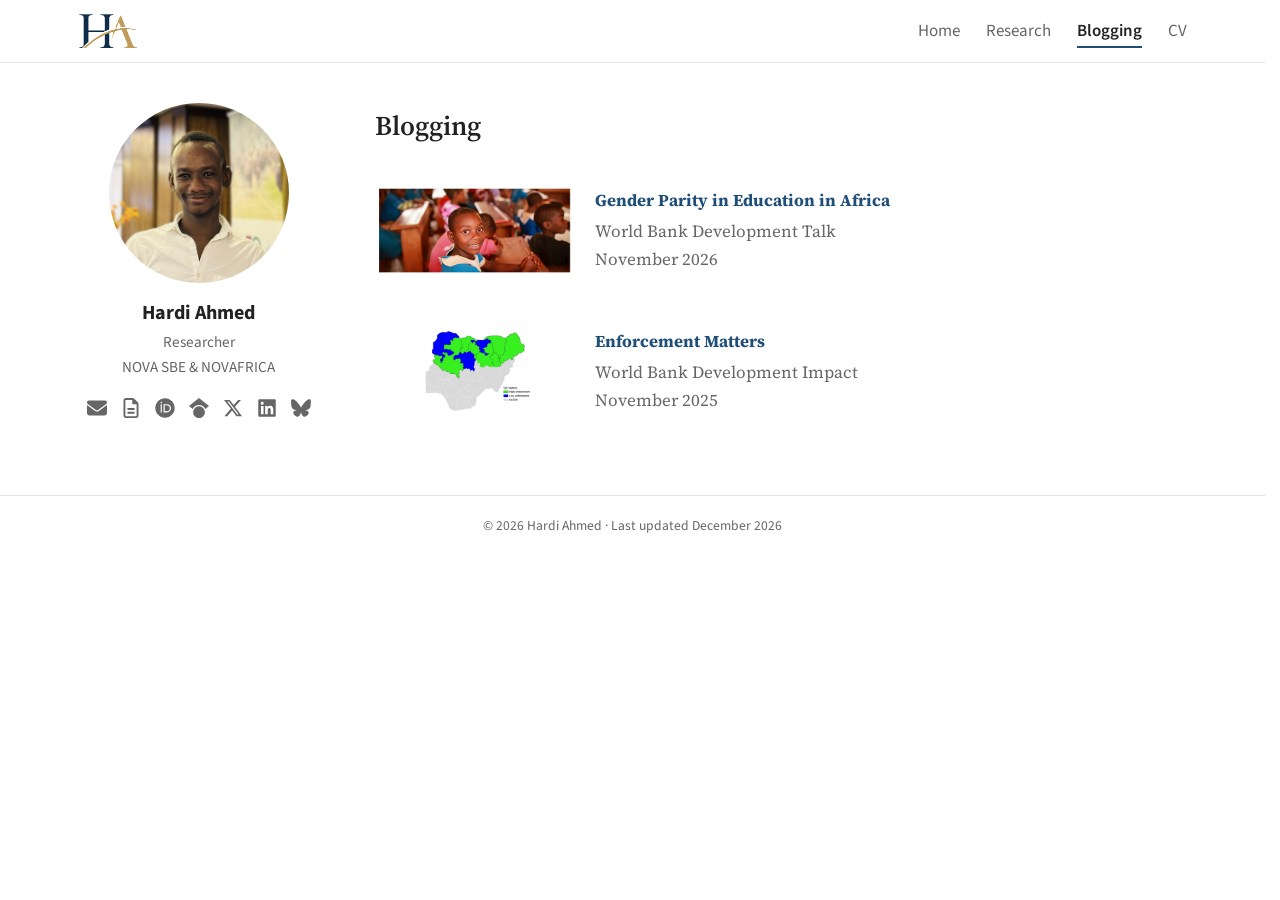
==== blogposts.html @ 71d8009c "HA monogram in top bar, last-updated footer, blog dates, PDF labels Co-Authored-By: Claude Opus 5.5 " ====
<!doctype html>
<html lang="en">
<head>
<meta charset="utf-8">
<meta name="viewport" content="width=device-width, initial-scale=1">
<title>Blogging | Hardi Ahmed</title>
<meta name="description" content="Blog posts by Hardi Ahmed.">
<link rel="stylesheet" href="https://fonts.googleapis.com/css2?family=Source+Sans+3:wght@400;600&family=Source+Serif+4:ital,wght@0,400;0,600;1,400&display=swap">
<link rel="canonical" href="https://hardiahmedd.github.io/blogposts.html">
<meta property="og:type" content="website">
<meta property="og:title" content="Blogging | Hardi Ahmed">
<meta property="og:description" content="Hardi Ahmed, development economist at NOVA School of Business and Economics and NOVAFRICA, working on gender, health and social norms.">
<meta property="og:url" content="https://hardiahmedd.github.io/blogposts.html">
<meta property="og:image" content="https://hardiahmedd.github.io/photo.jpg">
<meta name="twitter:card" content="summary">
<link rel="icon" href="favicon.ico" sizes="any">
<link rel="icon" type="image/png" sizes="192x192" href="favicon-192.png">
<link rel="apple-touch-icon" href="apple-touch-icon.png">
<link rel="stylesheet" href="style.css?v=24">
</head>
<body>
<header class="masthead"><div class="inner">
  <a class="site-name" href="index.html"><img src="ha-mark.png" alt="Hardi Ahmed, home" width="58" height="34"></a>
  <button class="menu-btn" type="button" aria-label="Menu" aria-expanded="false" onclick="this.setAttribute('aria-expanded', this.parentNode.classList.toggle('open'))">&#9776;</button>
  <nav>
    <a href="index.html">Home</a>
    <a href="research.html">Research</a>
    <a href="blogposts.html" aria-current="page">Blogging</a>
    <a href="cv.pdf">CV</a>
  </nav>
</div></header>

<div class="layout">
  <aside class="profile">
    <img src="photo.jpg?v=3" alt="Portrait of Hardi Ahmed">
    <h2>Hardi Ahmed</h2>
    <p>Researcher</p>
    <p>NOVA SBE &amp; NOVAFRICA</p>
    <!-- Icons: Font Awesome Free 6.7.2, CC BY 4.0 -->
    <ul>
      <li><a href="mailto:hardi.ahmed@novasbe.pt" title="Email"><svg class="ic" viewBox="0 0 512 512" aria-hidden="true"><path d="M48 64C21.5 64 0 85.5 0 112c0 15.1 7.1 29.3 19.2 38.4L236.8 313.6c11.4 8.5 27 8.5 38.4 0L492.8 150.4c12.1-9.1 19.2-23.3 19.2-38.4c0-26.5-21.5-48-48-48L48 64zM0 176L0 384c0 35.3 28.7 64 64 64l384 0c35.3 0 64-28.7 64-64l0-208L294.4 339.2c-22.8 17.1-54 17.1-76.8 0L0 176z"/></svg><span class="lbl">Email</span></a></li>
      <li><a href="cv.pdf" title="CV"><svg class="ic" viewBox="0 0 384 512" aria-hidden="true"><path d="M64 464c-8.8 0-16-7.2-16-16L48 64c0-8.8 7.2-16 16-16l160 0 0 80c0 17.7 14.3 32 32 32l80 0 0 288c0 8.8-7.2 16-16 16L64 464zM64 0C28.7 0 0 28.7 0 64L0 448c0 35.3 28.7 64 64 64l256 0c35.3 0 64-28.7 64-64l0-293.5c0-17-6.7-33.3-18.7-45.3L274.7 18.7C262.7 6.7 246.5 0 229.5 0L64 0zm56 256c-13.3 0-24 10.7-24 24s10.7 24 24 24l144 0c13.3 0 24-10.7 24-24s-10.7-24-24-24l-144 0zm0 96c-13.3 0-24 10.7-24 24s10.7 24 24 24l144 0c13.3 0 24-10.7 24-24s-10.7-24-24-24l-144 0z"/></svg><span class="lbl">CV</span></a></li>
      <li><a href="https://orcid.org/0009-0000-7778-9319" title="ORCID"><svg class="ic" viewBox="0 0 512 512" aria-hidden="true"><path d="M294.75 188.19h-45.92V342h47.47c67.62 0 83.12-51.34 83.12-76.91 0-41.64-26.54-76.9-84.67-76.9zM256 8C119 8 8 119 8 256s111 248 248 248 248-111 248-248S393 8 256 8zm-80.79 360.76h-29.84v-207.5h29.84zm-14.92-231.14a19.57 19.57 0 1 1 19.57-19.57 19.64 19.64 0 0 1-19.57 19.57zM300 369h-81V161.26h80.6c76.73 0 110.44 54.83 110.44 103.85C410 318.39 368.38 369 300 369z"/></svg><span class="lbl">ORCID</span></a></li>
      <li><a href="https://scholar.google.com/citations?user=8W25XsoAAAAJ" title="Google Scholar"><svg class="ic" viewBox="0 0 512 512" aria-hidden="true"><path d="M390.9 298.5c0 0 0 .1 .1 .1c9.2 19.4 14.4 41.1 14.4 64C405.3 445.1 338.5 512 256 512s-149.3-66.9-149.3-149.3c0-22.9 5.2-44.6 14.4-64h0c1.7-3.6 3.6-7.2 5.6-10.7c4.4-7.6 9.4-14.7 15-21.3c27.4-32.6 68.5-53.3 114.4-53.3c33.6 0 64.6 11.1 89.6 29.9c9.1 6.9 17.4 14.7 24.8 23.5c5.6 6.6 10.6 13.8 15 21.3c2 3.4 3.8 7 5.5 10.5zm26.4-18.8c-30.1-58.4-91-98.4-161.3-98.4s-131.2 40-161.3 98.4L0 202.7 256 0 512 202.7l-94.7 77.1z"/></svg><span class="lbl">Google Scholar</span></a></li>
      <li><a href="https://x.com/ahmedhardi94" title="X"><svg class="ic" viewBox="0 0 512 512" aria-hidden="true"><path d="M389.2 48h70.6L305.6 224.2 487 464H345L233.7 318.6 106.5 464H35.8L200.7 275.5 26.8 48H172.4L272.9 180.9 389.2 48zM364.4 421.8h39.1L151.1 88h-42L364.4 421.8z"/></svg><span class="lbl">X</span></a></li>
      <li><a href="https://linkedin.com/in/hardi-ahmed-753b75182" title="LinkedIn"><svg class="ic" viewBox="0 0 448 512" aria-hidden="true"><path d="M416 32H31.9C14.3 32 0 46.5 0 64.3v383.4C0 465.5 14.3 480 31.9 480H416c17.6 0 32-14.5 32-32.3V64.3c0-17.8-14.4-32.3-32-32.3zM135.4 416H69V202.2h66.5V416zm-33.2-243c-21.3 0-38.5-17.3-38.5-38.5S80.9 96 102.2 96c21.2 0 38.5 17.3 38.5 38.5 0 21.3-17.2 38.5-38.5 38.5zm282.1 243h-66.4V312c0-24.8-.5-56.7-34.5-56.7-34.6 0-39.9 27-39.9 54.9V416h-66.4V202.2h63.7v29.2h.9c8.9-16.8 30.6-34.5 62.9-34.5 67.2 0 79.7 44.3 79.7 101.9V416z"/></svg><span class="lbl">LinkedIn</span></a></li>
      <li><a href="https://bsky.app/profile/hardiahmed.bsky.social" title="Bluesky"><svg class="ic" viewBox="0 0 512 512" aria-hidden="true"><path d="M111.8 62.2C170.2 105.9 233 194.7 256 242.4c23-47.6 85.8-136.4 144.2-180.2c42.1-31.6 110.3-56 110.3 21.8c0 15.5-8.9 130.5-14.1 149.2C478.2 298 412 314.6 353.1 304.5c102.9 17.5 129.1 75.5 72.5 133.5c-107.4 110.2-154.3-27.6-166.3-62.9l0 0c-1.7-4.9-2.6-7.8-3.3-7.8s-1.6 3-3.3 7.8l0 0c-12 35.3-59 173.1-166.3 62.9c-56.5-58-30.4-116 72.5-133.5C100 314.6 33.8 298 15.7 233.1C10.4 214.4 1.5 99.4 1.5 83.9c0-77.8 68.2-53.4 110.3-21.8z"/></svg><span class="lbl">Bluesky</span></a></li>
    </ul>
  </aside>

  <main>
    <h1>Blogging</h1>
    <article class="post">
      <a href="https://blogs.worldbank.org/en/developmenttalk/girls-and-boys-are-reaching-parity-in-african-schools--but-two-p"><img src="blog-parity.jpg" alt="Children in a classroom"></a>
      <div>
        <h3><a href="https://blogs.worldbank.org/en/developmenttalk/girls-and-boys-are-reaching-parity-in-african-schools--but-two-p">Gender Parity in Education in Africa</a></h3>
        <p>World Bank Development Talk<br>November 2026</p>
      </div>
    </article>
    <article class="post">
      <a href="https://blogs.worldbank.org/en/impactevaluations/enforcement-matters--how-nigeria-s-sharia-reform-created-winners"><img src="blog-enforcement.jpg" alt="Map of Nigerian states by Sharia reform enforcement" style="object-fit:contain;background:#fff"></a>
      <div>
        <h3><a href="https://blogs.worldbank.org/en/impactevaluations/enforcement-matters--how-nigeria-s-sharia-reform-created-winners">Enforcement Matters</a></h3>
        <p>World Bank Development Impact<br>November 2025</p>
      </div>
    </article>
  </main>
</div>

<footer>© 2026 Hardi Ahmed · Last updated <span id="updated">November 2026</span></footer>
<script>(function(){var d=new Date(document.lastModified);if(!isNaN(d)&&d.getFullYear()>2025)document.getElementById("updated").textContent=d.toLocaleDateString("en-GB",{month:"long",year:"numeric"});})();</script>
<script data-goatcounter="https://hardiahmedd.goatcounter.com/count" async src="https://gc.zgo.at/count.js"></script>
</body>
</html>
---- style.css ----
:root { --text:#222; --muted:#666; --accent:#1f4e79; --rule:#e3e3e3; --bg:#fff; --head: 63px; --h1: 93px; }
* { box-sizing: border-box; }
/* always reserve the scrollbar's width, so the layout doesn't shift between short and long pages */
html { scrollbar-gutter: stable; }
body { margin: 0; background: var(--bg); color: var(--text);
       font: 17px/1.65 "Source Serif 4", Georgia, serif; }
a { color: var(--accent); text-decoration: none; }
a:hover { text-decoration: underline; }
.sans { font-family: "Source Sans 3", "Helvetica Neue", Arial, sans-serif; }

/* top bar */
.masthead { border-bottom: 1px solid var(--rule); position: sticky; top: 0; z-index: 10; background: var(--bg); }
.masthead .inner { max-width: 1140px; margin: 0 auto; padding: 14px 16px; min-height: calc(var(--head) - 1px); box-sizing: border-box;
                   display: flex; align-items: center; justify-content: space-between; flex-wrap: wrap; gap: 8px; }
.site-name { font-family: "Source Sans 3", sans-serif; font-size: 1.3rem; font-weight: 600; color: var(--text); line-height: 34px; }
.site-name img { display: block; height: 34px; width: auto; }
.masthead nav a { font-family: "Source Sans 3", sans-serif; color: var(--muted); margin-left: 22px; }
.masthead nav a:first-child { margin-left: 0; }
.masthead nav a[aria-current] { color: var(--text); font-weight: 600; border-bottom: 2px solid var(--accent); padding-bottom: 3px; }

/* sidebar + content */
.layout { max-width: 1140px; margin: 0 auto; padding: 0 16px 40px; display: grid;
          grid-template-columns: 240px 1fr; gap: 56px; align-items: start; }
.profile { font-family: "Source Sans 3", sans-serif; font-size: .95rem; text-align: center; position: sticky; top: var(--head); padding-top: 40px; }
.profile img { width: 180px; max-width: 100%; aspect-ratio: 1; object-fit: cover; border-radius: 50%; display: block; margin: 0 auto; }
.profile h2 { font-size: 1.25rem; margin: 14px 0 2px; }
.profile p { margin: 0 0 4px; color: var(--muted); line-height: 1.4; }
.profile ul { list-style: none; padding: 0; margin: 16px 0 0; display: flex; flex-wrap: wrap; justify-content: center; gap: 12px 14px; }
.profile li { margin: 0; }
.profile li a { color: var(--text); }
.profile li a:hover { color: var(--accent); }
.profile .ic { width: 20px; height: 20px; vertical-align: middle; fill: var(--muted); }
.profile a:hover .ic { fill: var(--accent); }
.profile .lbl { position: absolute; width: 1px; height: 1px; overflow: hidden; clip: rect(0 0 0 0); white-space: nowrap; }

main { min-width: 0; padding-top: 40px; }
main h1 { font-size: 1.7rem; font-weight: 600; margin: -40px 0 18px; position: sticky; top: var(--head); z-index: 5;
          background: var(--bg); padding: 40px 0 8px; box-shadow: 0 -24px 0 var(--bg);
          height: var(--h1); box-sizing: border-box; line-height: 45px; }
main h1:has(+ section) { margin-bottom: 0; }
main h1:has(+ section)::after { display: none; }
/* soft fade under the pinned heading so text slides under it instead of being cut in half */
main h1::after { content: ""; position: absolute; left: 0; right: 0; top: 100%; height: 18px;
                 background: linear-gradient(var(--bg), rgba(255,255,255,0)); pointer-events: none; }
main h2 { font-size: 1.3rem; font-weight: 600; margin: 40px 0 16px; padding: 6px 0; border-bottom: 1px solid var(--rule);
          position: sticky; top: calc(var(--head) + var(--h1)); z-index: 4; background: var(--bg); }
main h2::after { content: ""; position: absolute; left: 0; right: 0; top: calc(100% + 1px); height: 18px;
                 background: linear-gradient(var(--bg), rgba(255,255,255,0)); pointer-events: none; }
main h1 + section > h2 { margin-top: 0; }

/* papers */
.paper { margin-bottom: 26px; position: relative; z-index: 0; }
.paper h3 { font-size: 1.05rem; margin: 0; }
.paper .meta { color: var(--muted); margin: 2px 0 0; }
.paper .tags { margin: 2px 0 0; font: .85rem "Source Sans 3", sans-serif; color: var(--muted); }
.paper details { margin-top: 4px; }
.paper summary { cursor: pointer; color: var(--accent); font-family: "Source Sans 3", sans-serif; font-size: .9rem; list-style: none; }
/* plain-text triangle instead of the browser's built-in marker (Safari draws that one above pinned headings) */
.paper summary::-webkit-details-marker { display: none; }
.paper summary::before { content: "\25B8"; display: inline-block; width: 1em; }
.paper details[open] > summary::before { content: "\25BE"; }
.paper details p { margin: 8px 0 0; font-size: .95rem; }

.pdf-tag { font: 600 .68rem "Source Sans 3", sans-serif; letter-spacing: .04em; color: var(--muted);
           border: 1px solid var(--rule); border-radius: 3px; padding: 1px 5px; margin-left: 6px; vertical-align: 2px; }

/* blog */
.post { display: grid; grid-template-columns: 200px 1fr; gap: 20px; align-items: center; margin-bottom: 28px; }
.post img { width: 100%; aspect-ratio: 16/9; object-fit: cover; border-radius: 4px; display: block; }
.post h3 { margin: 0; font-size: 1.05rem; }
.post p { margin: 2px 0 0; color: var(--muted); }

.menu-btn { display: none; }

footer { border-top: 1px solid var(--rule); text-align: center; color: var(--muted);
         font: .85rem "Source Sans 3", sans-serif; padding: 20px 16px 32px; }

@media (max-width: 760px) {
  :root { --head: 55px; --h1: 54px; }
  .masthead .inner { flex-wrap: wrap; align-items: center; gap: 0; padding: 10px 16px; }
  .menu-btn { display: block; margin-left: auto; background: none; border: 0; padding: 4px 2px;
              font-size: 1.5rem; line-height: 1; color: var(--text); cursor: pointer; }
  .masthead nav { display: none; width: 100%; flex-direction: column; padding-top: 6px; }
  .masthead .open nav { display: flex; }
  .masthead nav a, .masthead nav a[aria-current] { margin-left: 0; padding: 10px 0; border-top: 1px solid var(--rule); border-bottom: 0; }
  .layout { grid-template-columns: 1fr; gap: 20px; padding: 20px 16px 32px; }
  .profile { text-align: center; position: static; padding-top: 0; }
  main { padding-top: 0; }
  main h1 { margin: 0 0 18px; padding: 8px 0; line-height: 38px; }
  .profile img { max-width: 120px; margin: 0 auto; border-radius: 50%; aspect-ratio: 1; object-fit: cover; }
  .profile h2 { margin-top: 10px; }
  .profile ul { gap: 18px; margin-top: 12px; }
  .profile .ic { width: 22px; height: 22px; }
  main h1 { font-size: 1.45rem; }
  main h2 { margin-top: 28px; }
  .post { grid-template-columns: 1fr; gap: 10px; }
}

.sr-only { position: absolute; width: 1px; height: 1px; overflow: hidden; clip: rect(0 0 0 0); white-space: nowrap; }
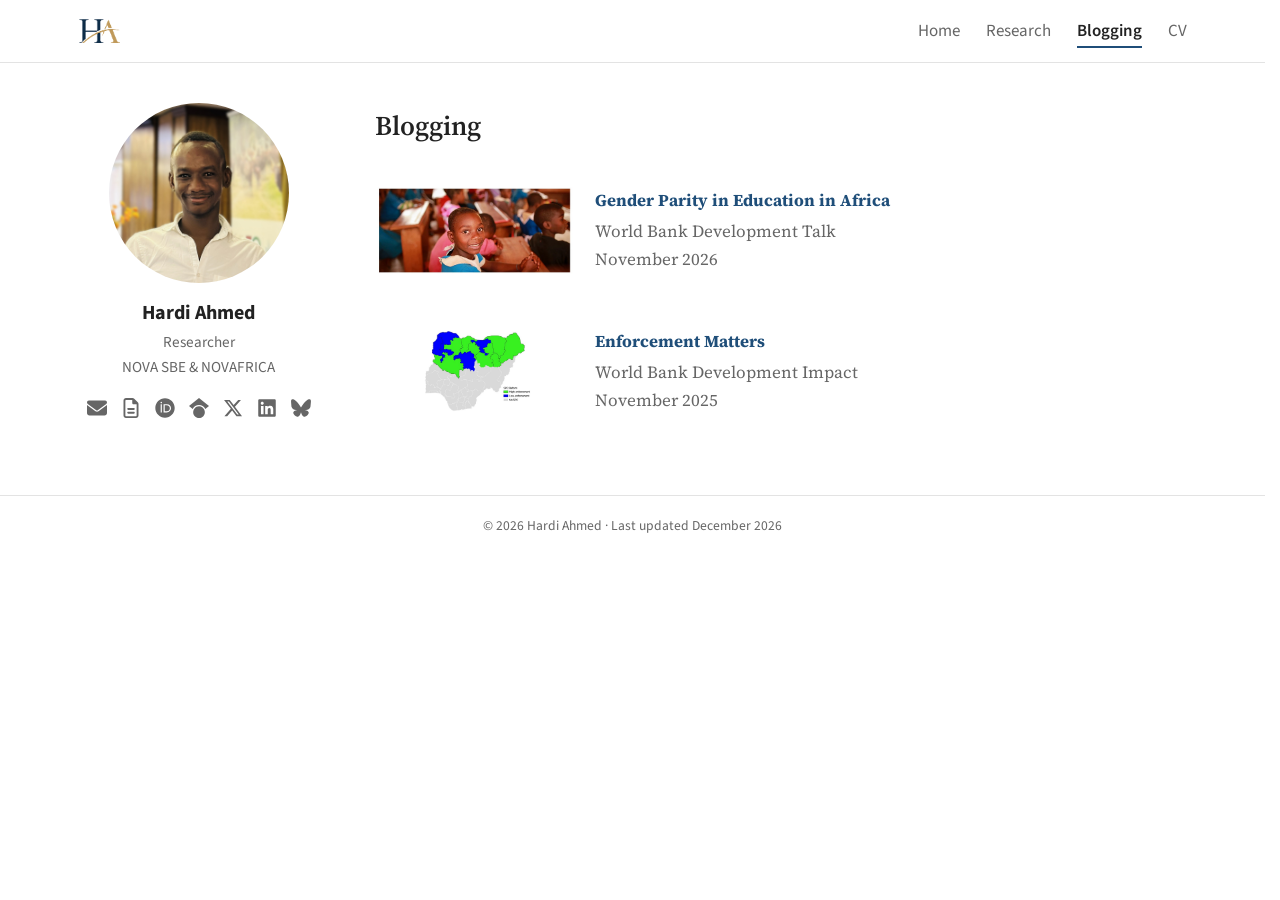
==== commit eb83c7e2: "Smaller HA monogram in the top bar Co-Authored-By: Claude Opus 5.5 <noreply@anthropic.com>" ====
--- a/blogposts.html
+++ b/blogposts.html
@@ -16,11 +16,11 @@
 <link rel="icon" href="favicon.ico" sizes="any">
 <link rel="icon" type="image/png" sizes="192x192" href="favicon-192.png">
 <link rel="apple-touch-icon" href="apple-touch-icon.png">
-<link rel="stylesheet" href="style.css?v=24">
+<link rel="stylesheet" href="style.css?v=25">
 </head>
 <body>
 <header class="masthead"><div class="inner">
-  <a class="site-name" href="index.html"><img src="ha-mark.png" alt="Hardi Ahmed, home" width="58" height="34"></a>
+  <a class="site-name" href="index.html"><img src="ha-mark.png" alt="Hardi Ahmed, home" width="41" height="24"></a>
   <button class="menu-btn" type="button" aria-label="Menu" aria-expanded="false" onclick="this.setAttribute('aria-expanded', this.parentNode.classList.toggle('open'))">&#9776;</button>
   <nav>
     <a href="index.html">Home</a>
--- a/style.css
+++ b/style.css
@@ -13,7 +13,8 @@
 .masthead .inner { max-width: 1140px; margin: 0 auto; padding: 14px 16px; min-height: calc(var(--head) - 1px); box-sizing: border-box;
                    display: flex; align-items: center; justify-content: space-between; flex-wrap: wrap; gap: 8px; }
 .site-name { font-family: "Source Sans 3", sans-serif; font-size: 1.3rem; font-weight: 600; color: var(--text); line-height: 34px; }
-.site-name img { display: block; height: 34px; width: auto; }
+.site-name { display: flex; align-items: center; height: 34px; }
+.site-name img { display: block; height: 24px; width: auto; }
 .masthead nav a { font-family: "Source Sans 3", sans-serif; color: var(--muted); margin-left: 22px; }
 .masthead nav a:first-child { margin-left: 0; }
 .masthead nav a[aria-current] { color: var(--text); font-weight: 600; border-bottom: 2px solid var(--accent); padding-bottom: 3px; }
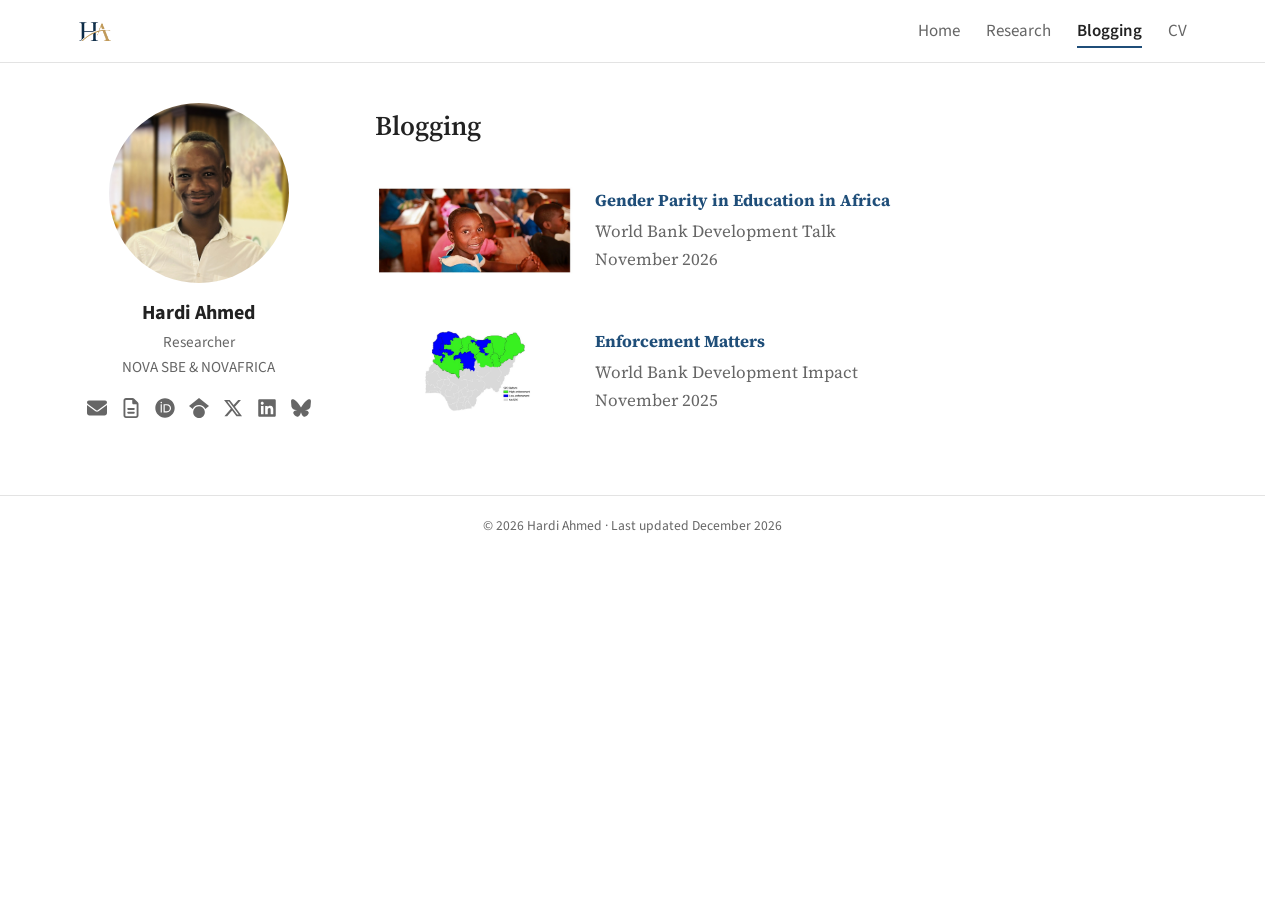
==== commit 4d50f3e0: "Smaller HA monogram (19px) Co-Authored-By: Claude Opus 5.5 <noreply@anthropic.com>" ====
--- a/blogposts.html
+++ b/blogposts.html
@@ -16,11 +16,11 @@
 <link rel="icon" href="favicon.ico" sizes="any">
 <link rel="icon" type="image/png" sizes="192x192" href="favicon-192.png">
 <link rel="apple-touch-icon" href="apple-touch-icon.png">
-<link rel="stylesheet" href="style.css?v=25">
+<link rel="stylesheet" href="style.css?v=26">
 </head>
 <body>
 <header class="masthead"><div class="inner">
-  <a class="site-name" href="index.html"><img src="ha-mark.png" alt="Hardi Ahmed, home" width="41" height="24"></a>
+  <a class="site-name" href="index.html"><img src="ha-mark.png" alt="Hardi Ahmed, home" width="33" height="19"></a>
   <button class="menu-btn" type="button" aria-label="Menu" aria-expanded="false" onclick="this.setAttribute('aria-expanded', this.parentNode.classList.toggle('open'))">&#9776;</button>
   <nav>
     <a href="index.html">Home</a>
--- a/style.css
+++ b/style.css
@@ -14,7 +14,7 @@
                    display: flex; align-items: center; justify-content: space-between; flex-wrap: wrap; gap: 8px; }
 .site-name { font-family: "Source Sans 3", sans-serif; font-size: 1.3rem; font-weight: 600; color: var(--text); line-height: 34px; }
 .site-name { display: flex; align-items: center; height: 34px; }
-.site-name img { display: block; height: 24px; width: auto; }
+.site-name img { display: block; height: 19px; width: auto; }
 .masthead nav a { font-family: "Source Sans 3", sans-serif; color: var(--muted); margin-left: 22px; }
 .masthead nav a:first-child { margin-left: 0; }
 .masthead nav a[aria-current] { color: var(--text); font-weight: 600; border-bottom: 2px solid var(--accent); padding-bottom: 3px; }
